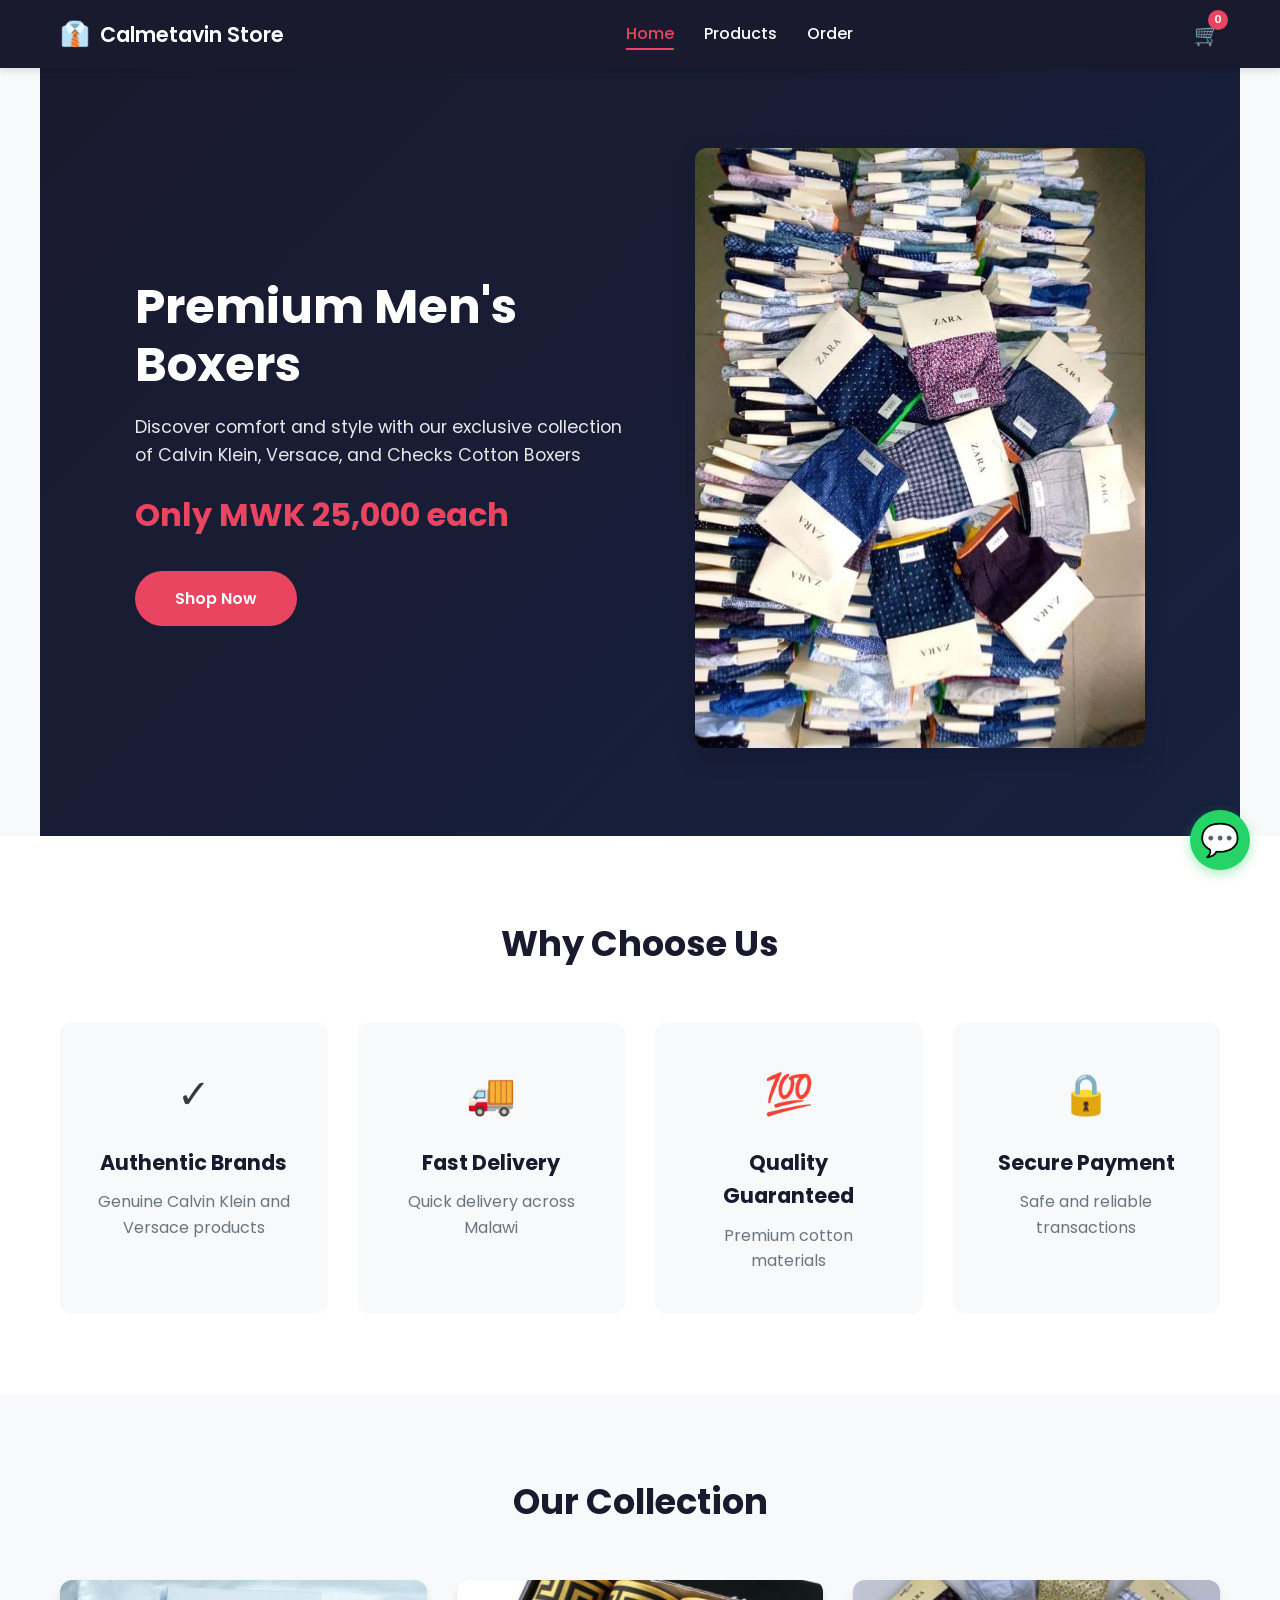
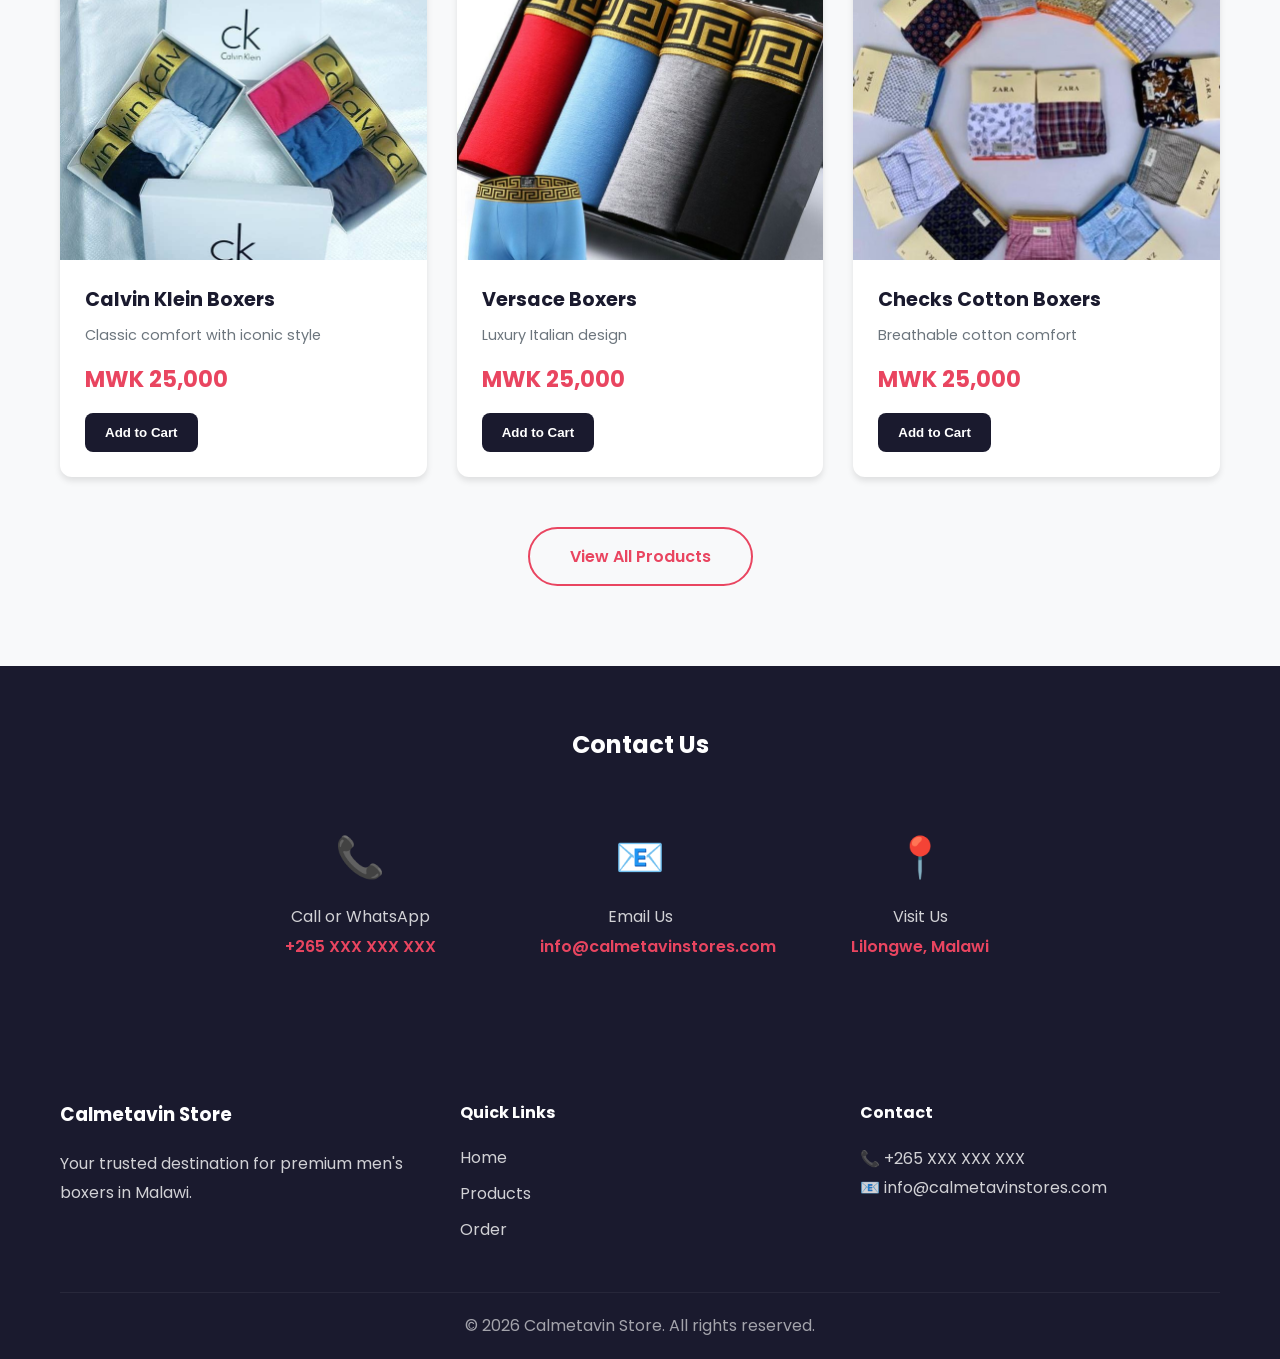
==== index.html @ c9fa0ecb "Add files via upload" ====
<!DOCTYPE html>
<html lang="en">
<head>
    <meta charset="UTF-8">
    <meta name="viewport" content="width=device-width, initial-scale=1.0">
    <meta name="description" content="Calmetavin Store - Premium Men's Boxers in Malawi. Shop Calvin Klein, Versace, and Checks Cotton Boxers at MWK 25,000 each.">
    <meta name="keywords" content="men's boxers, Calvin Klein, Versace, cotton boxers, Malawi, underwear, premium boxers">
    <title>Calmetavin Store - Premium Men's Boxers | MWK 25,000</title>
    <link rel="icon" href="data:image/svg+xml,<svg xmlns='http://www.w3.org/2000/svg' viewBox='0 0 100 100'><text y='.9em' font-size='90'>👔</text></svg>">
    <link rel="stylesheet" href="styles.css">
    <link href="https://fonts.googleapis.com/css2?family=Poppins:wght@300;400;500;600;700&display=swap" rel="stylesheet">
</head>
<body>
    <!-- Navigation -->
    <nav class="navbar">
        <div class="nav-container">
            <a href="index.html" class="logo">
                <span class="logo-icon">👔</span>
                Calmetavin Store
            </a>
            <ul class="nav-menu">
                <li><a href="index.html" class="active">Home</a></li>
                <li><a href="products.html">Products</a></li>
                <li><a href="order.html">Order</a></li>
            </ul>
            <!-- Admin: Access via admin.html directly -->
            <div class="cart-icon" onclick="window.location.href='order.html'">
                <span>🛒</span>
                <span class="cart-count" id="cartCount">0</span>
            </div>
            <div class="hamburger">
                <span></span>
                <span></span>
                <span></span>
            </div>
        </div>
    </nav>

    <!-- Hero Section -->
    <section class="hero">
        <div class="hero-content">
            <h1>Premium Men's Boxers</h1>
            <p>Discover comfort and style with our exclusive collection of Calvin Klein, Versace, and Checks Cotton Boxers</p>
            <div class="hero-price">Only MWK 25,000 each</div>
            <a href="products.html" class="cta-button">Shop Now</a>
        </div>
        <div class="hero-image">
            <img src="hero-boxers.jpg" alt="Premium Boxers Collection">
        </div>
    </section>

    <!-- Features Section -->
    <section class="features">
        <div class="container">
            <h2>Why Choose Us</h2>
            <div class="features-grid">
                <div class="feature-card">
                    <div class="feature-icon">✓</div>
                    <h3>Authentic Brands</h3>
                    <p>Genuine Calvin Klein and Versace products</p>
                </div>
                <div class="feature-card">
                    <div class="feature-icon">🚚</div>
                    <h3>Fast Delivery</h3>
                    <p>Quick delivery across Malawi</p>
                </div>
                <div class="feature-card">
                    <div class="feature-icon">💯</div>
                    <h3>Quality Guaranteed</h3>
                    <p>Premium cotton materials</p>
                </div>
                <div class="feature-card">
                    <div class="feature-icon">🔒</div>
                    <h3>Secure Payment</h3>
                    <p>Safe and reliable transactions</p>
                </div>
            </div>
        </div>
    </section>

    <!-- Featured Products Preview -->
    <section class="featured-products">
        <div class="container">
            <h2>Our Collection</h2>
            <div class="products-grid">
                <div class="product-card">
                    <div class="product-image">
                        <img src="image1.jpg" alt="Calvin Klein Boxers" onerror="this.src='https://images.unsplash.com/photo-1596755094514-f87e34085b2c?w=400'">
                        <div class="product-overlay">
                            <button class="quick-view" onclick="viewProduct('calvin')">Quick View</button>
                        </div>
                    </div>
                    <div class="product-info">
                        <h3>Calvin Klein Boxers</h3>
                        <p class="product-desc">Classic comfort with iconic style</p>
                        <p class="price">MWK 25,000</p>
                        <button class="add-to-cart" onclick="addToCart('Calvin Klein Boxers', 25000)">Add to Cart</button>
                    </div>
                </div>
                <div class="product-card">
                    <div class="product-image">
                        <img src="image3.jpg" alt="Versace Boxers" onerror="this.src='https://images.unsplash.com/photo-1584370848010-d7cc637733f2?w=400'">
                        <div class="product-overlay">
                            <button class="quick-view" onclick="viewProduct('versace')">Quick View</button>
                        </div>
                    </div>
                    <div class="product-info">
                        <h3>Versace Boxers</h3>
                        <p class="product-desc">Luxury Italian design</p>
                        <p class="price">MWK 25,000</p>
                        <button class="add-to-cart" onclick="addToCart('Versace Boxers', 25000)">Add to Cart</button>
                    </div>
                </div>
                <div class="product-card">
                    <div class="product-image">
                        <img src="image2.jpg" alt="Checks Cotton Boxers" onerror="this.src='https://images.unsplash.com/photo-1620799140188-3b2a02fd9a77?w=400'">
                        <div class="product-overlay">
                            <button class="quick-view" onclick="viewProduct('checks')">Quick View</button>
                        </div>
                    </div>
                    <div class="product-info">
                        <h3>Checks Cotton Boxers</h3>
                        <p class="product-desc">Breathable cotton comfort</p>
                        <p class="price">MWK 25,000</p>
                        <button class="add-to-cart" onclick="addToCart('Checks Cotton Boxers', 25000)">Add to Cart</button>
                    </div>
                </div>
            </div>
            <div class="view-all">
                <a href="products.html" class="cta-button secondary">View All Products</a>
            </div>
        </div>
    </section>

    <!-- Contact Section -->
    <section class="contact-section">
        <div class="container">
            <h2>Contact Us</h2>
            <div class="contact-grid">
                <div class="contact-item">
                    <span class="contact-icon">📞</span>
                    <p>Call or WhatsApp</p>
                    <a href="tel:+265XXXXXXXX">+265 XXX XXX XXX</a>
                </div>
                <div class="contact-item">
                    <span class="contact-icon">📧</span>
                    <p>Email Us</p>
                    <a href="mailto:info@calmetavinstores.com">info@calmetavinstores.com</a>
                </div>
                <div class="contact-item">
                    <span class="contact-icon">📍</span>
                    <p>Visit Us</p>
                    <span>Lilongwe, Malawi</span>
                </div>
            </div>
        </div>
    </section>

    <!-- Footer -->
    <footer class="footer">
        <div class="container">
            <div class="footer-content">
                <div class="footer-section">
                    <h3>Calmetavin Store</h3>
                    <p>Your trusted destination for premium men's boxers in Malawi.</p>
                </div>
                <div class="footer-section">
                    <h4>Quick Links</h4>
                    <ul>
                        <li><a href="index.html">Home</a></li>
                        <li><a href="products.html">Products</a></li>
                        <li><a href="order.html">Order</a></li>
                    </ul>
                </div>
                <div class="footer-section">
                    <h4>Contact</h4>
                    <p>📞 +265 XXX XXX XXX</p>
                    <p>📧 info@calmetavinstores.com</p>
                </div>
            </div>
            <div class="footer-bottom">
                <p>&copy; 2026 Calmetavin Store. All rights reserved.</p>
            </div>
        </div>
    </footer>

    <script src="script.js"></script>
    <!-- WhatsApp Floating Button -->
    <a href="https://wa.me/265XXXXXXXX" class="whatsapp-float" target="_blank" rel="noopener">
        <span class="whatsapp-tooltip">Chat with us on WhatsApp</span>
        💬
    </a>
</body>
</html>
---- styles.css ----
/* ===== CSS VARIABLES ===== */
:root {
    --primary: #1a1a2e;
    --primary-light: #16213e;
    --accent: #e94560;
    --accent-hover: #c73e54;
    --gold: #d4af37;
    --white: #ffffff;
    --gray-100: #f8f9fa;
    --gray-200: #e9ecef;
    --gray-300: #dee2e6;
    --gray-600: #6c757d;
    --gray-800: #343a40;
    --success: #28a745;
    --warning: #ffc107;
    --danger: #dc3545;
    --shadow: 0 4px 6px rgba(0,0,0,0.1);
    --shadow-lg: 0 10px 25px rgba(0,0,0,0.15);
    --radius: 8px;
    --radius-lg: 12px;
    --transition: all 0.3s ease;
}

/* ===== RESET & BASE ===== */
* {
    margin: 0;
    padding: 0;
    box-sizing: border-box;
}

body {
    font-family: 'Poppins', -apple-system, BlinkMacSystemFont, sans-serif;
    background: var(--gray-100);
    color: var(--gray-800);
    line-height: 1.6;
}

.container {
    max-width: 1200px;
    margin: 0 auto;
    padding: 0 20px;
}

/* ===== NAVIGATION ===== */
.navbar {
    background: var(--primary);
    position: sticky;
    top: 0;
    z-index: 1000;
    box-shadow: var(--shadow);
}

.nav-container {
    max-width: 1200px;
    margin: 0 auto;
    padding: 15px 20px;
    display: flex;
    justify-content: space-between;
    align-items: center;
}

.logo {
    display: flex;
    align-items: center;
    gap: 10px;
    color: var(--white);
    text-decoration: none;
    font-size: 1.3rem;
    font-weight: 600;
}

.logo-icon {
    font-size: 1.5rem;
}

.nav-menu {
    display: flex;
    list-style: none;
    gap: 30px;
}

.nav-menu a {
    color: var(--white);
    text-decoration: none;
    font-weight: 500;
    transition: var(--transition);
    position: relative;
}

.nav-menu a:hover,
.nav-menu a.active {
    color: var(--accent);
}

.nav-menu a::after {
    content: '';
    position: absolute;
    bottom: -5px;
    left: 0;
    width: 0;
    height: 2px;
    background: var(--accent);
    transition: var(--transition);
}

.nav-menu a:hover::after,
.nav-menu a.active::after {
    width: 100%;
}

.admin-link {
    opacity: 0.7;
    font-size: 0.9rem;
}

.cart-icon {
    position: relative;
    cursor: pointer;
    font-size: 1.3rem;
    color: var(--white);
}

.cart-count {
    position: absolute;
    top: -8px;
    right: -8px;
    background: var(--accent);
    color: var(--white);
    font-size: 0.7rem;
    width: 20px;
    height: 20px;
    border-radius: 50%;
    display: flex;
    align-items: center;
    justify-content: center;
    font-weight: 600;
}

.hamburger {
    display: none;
    flex-direction: column;
    gap: 5px;
    cursor: pointer;
}

.hamburger span {
    width: 25px;
    height: 3px;
    background: var(--white);
    border-radius: 3px;
}

/* ===== HERO SECTION ===== */
.hero {
    background: linear-gradient(135deg, var(--primary) 0%, var(--primary-light) 100%);
    color: var(--white);
    padding: 80px 20px;
    display: flex;
    align-items: center;
    justify-content: center;
    gap: 60px;
    max-width: 1200px;
    margin: 0 auto;
}

.hero-content {
    flex: 1;
    max-width: 500px;
}

.hero-content h1 {
    font-size: 3rem;
    margin-bottom: 20px;
    line-height: 1.2;
}

.hero-content p {
    font-size: 1.1rem;
    opacity: 0.9;
    margin-bottom: 20px;
}

.hero-price {
    font-size: 2rem;
    font-weight: 700;
    color: var(--accent);
    margin-bottom: 30px;
}

.hero-image {
    flex: 1;
    max-width: 450px;
}

.hero-image img {
    width: 100%;
    border-radius: var(--radius-lg);
    box-shadow: var(--shadow-lg);
}

.cta-button {
    display: inline-block;
    background: var(--accent);
    color: var(--white);
    padding: 15px 40px;
    border-radius: 50px;
    text-decoration: none;
    font-weight: 600;
    transition: var(--transition);
    border: none;
    cursor: pointer;
    font-size: 1rem;
}

.cta-button:hover {
    background: var(--accent-hover);
    transform: translateY(-2px);
    box-shadow: var(--shadow-lg);
}

.cta-button.secondary {
    background: transparent;
    border: 2px solid var(--accent);
    color: var(--accent);
}

.cta-button.secondary:hover {
    background: var(--accent);
    color: var(--white);
}

/* ===== FEATURES SECTION ===== */
.features {
    padding: 80px 20px;
    background: var(--white);
}

.features h2 {
    text-align: center;
    font-size: 2.2rem;
    margin-bottom: 50px;
    color: var(--primary);
}

.features-grid {
    display: grid;
    grid-template-columns: repeat(auto-fit, minmax(250px, 1fr));
    gap: 30px;
}

.feature-card {
    text-align: center;
    padding: 40px 30px;
    border-radius: var(--radius-lg);
    background: var(--gray-100);
    transition: var(--transition);
}

.feature-card:hover {
    transform: translateY(-5px);
    box-shadow: var(--shadow-lg);
}

.feature-icon {
    font-size: 2.5rem;
    margin-bottom: 20px;
}

.feature-card h3 {
    font-size: 1.3rem;
    margin-bottom: 10px;
    color: var(--primary);
}

.feature-card p {
    color: var(--gray-600);
}

/* ===== PRODUCTS SECTION ===== */
.featured-products {
    padding: 80px 20px;
}

.featured-products h2,
.page-header h1 {
    text-align: center;
    font-size: 2.2rem;
    margin-bottom: 10px;
    color: var(--primary);
}

.page-header {
    background: var(--primary);
    color: var(--white);
    padding: 60px 20px;
    text-align: center;
}

.page-header p {
    opacity: 0.8;
}

.products-grid {
    display: grid;
    grid-template-columns: repeat(auto-fit, minmax(300px, 1fr));
    gap: 30px;
    margin-top: 50px;
}

.product-card {
    background: var(--white);
    border-radius: var(--radius-lg);
    overflow: hidden;
    box-shadow: var(--shadow);
    transition: var(--transition);
    position: relative;
}

.product-card:hover {
    transform: translateY(-5px);
    box-shadow: var(--shadow-lg);
}

.product-badge {
    position: absolute;
    top: 15px;
    left: 15px;
    background: var(--accent);
    color: var(--white);
    padding: 5px 15px;
    border-radius: 20px;
    font-size: 0.8rem;
    font-weight: 600;
    z-index: 10;
}

.product-badge.premium {
    background: var(--gold);
    color: var(--primary);
}

.product-image {
    position: relative;
    overflow: hidden;
    height: 280px;
}

.product-image img {
    width: 100%;
    height: 100%;
    object-fit: cover;
    transition: var(--transition);
}

.product-card:hover .product-image img {
    transform: scale(1.05);
}

.product-overlay {
    position: absolute;
    top: 0;
    left: 0;
    right: 0;
    bottom: 0;
    background: rgba(0,0,0,0.5);
    display: flex;
    align-items: center;
    justify-content: center;
    opacity: 0;
    transition: var(--transition);
}

.product-card:hover .product-overlay {
    opacity: 1;
}

.quick-view {
    background: var(--white);
    color: var(--primary);
    border: none;
    padding: 12px 30px;
    border-radius: 50px;
    font-weight: 600;
    cursor: pointer;
    transition: var(--transition);
}

.quick-view:hover {
    background: var(--accent);
    color: var(--white);
}

.product-info {
    padding: 25px;
}

.product-info h3 {
    font-size: 1.2rem;
    margin-bottom: 8px;
    color: var(--primary);
}

.product-desc {
    color: var(--gray-600);
    font-size: 0.9rem;
    margin-bottom: 15px;
}

.product-features {
    display: flex;
    flex-wrap: wrap;
    gap: 10px;
    margin-bottom: 15px;
}

.product-features span {
    font-size: 0.75rem;
    color: var(--success);
    background: rgba(40, 167, 69, 0.1);
    padding: 4px 10px;
    border-radius: 15px;
}

.price {
    font-size: 1.4rem;
    font-weight: 700;
    color: var(--accent);
    margin-bottom: 15px;
}

.product-actions {
    display: flex;
    gap: 10px;
    align-items: center;
}

.quantity-selector {
    display: flex;
    align-items: center;
    border: 1px solid var(--gray-300);
    border-radius: var(--radius);
    overflow: hidden;
}

.quantity-selector button {
    background: var(--gray-100);
    border: none;
    width: 35px;
    height: 40px;
    cursor: pointer;
    font-size: 1.2rem;
    transition: var(--transition);
}

.quantity-selector button:hover {
    background: var(--gray-200);
}

.quantity-selector input {
    width: 50px;
    height: 40px;
    border: none;
    text-align: center;
    font-weight: 600;
}

.add-to-cart {
    flex: 1;
    background: var(--primary);
    color: var(--white);
    border: none;
    padding: 12px 20px;
    border-radius: var(--radius);
    font-weight: 600;
    cursor: pointer;
    transition: var(--transition);
}

.add-to-cart:hover {
    background: var(--accent);
}

.add-to-cart.large {
    padding: 15px 40px;
    font-size: 1.1rem;
}

.view-all {
    text-align: center;
    margin-top: 50px;
}

/* ===== FILTER SECTION ===== */
.filter-section {
    background: var(--white);
    padding: 20px;
    border-bottom: 1px solid var(--gray-200);
}

.filter-bar {
    max-width: 1200px;
    margin: 0 auto;
    display: flex;
    justify-content: space-between;
    align-items: center;
}

.results-count {
    color: var(--gray-600);
}

.sort-options {
    display: flex;
    align-items: center;
    gap: 10px;
}

.sort-options select {
    padding: 8px 15px;
    border: 1px solid var(--gray-300);
    border-radius: var(--radius);
    background: var(--white);
}

/* ===== PRODUCTS PAGE ===== */
.products-page {
    padding: 40px 20px;
    max-width: 1200px;
    margin: 0 auto;
}

/* ===== MODAL ===== */
.modal {
    display: none;
    position: fixed;
    top: 0;
    left: 0;
    width: 100%;
    height: 100%;
    background: rgba(0,0,0,0.7);
    z-index: 2000;
    align-items: center;
    justify-content: center;
    padding: 20px;
}

.modal.active {
    display: flex;
}

.modal-content {
    background: var(--white);
    border-radius: var(--radius-lg);
    max-width: 800px;
    width: 100%;
    max-height: 90vh;
    overflow-y: auto;
    position: relative;
}

.modal-content.success {
    text-align: center;
    padding: 50px;
    max-width: 500px;
}

.close-modal {
    position: absolute;
    top: 15px;
    right: 20px;
    font-size: 2rem;
    cursor: pointer;
    color: var(--gray-600);
    z-index: 10;
}

.close-modal:hover {
    color: var(--primary);
}

.modal-body {
    display: grid;
    grid-template-columns: 1fr 1fr;
}

.modal-image {
    height: 400px;
}

.modal-image img {
    width: 100%;
    height: 100%;
    object-fit: cover;
}

.modal-details {
    padding: 40px;
}

.modal-details h2 {
    font-size: 1.8rem;
    margin-bottom: 15px;
    color: var(--primary);
}

.modal-price {
    font-size: 1.6rem;
    font-weight: 700;
    color: var(--accent);
    margin-bottom: 20px;
}

.modal-desc {
    color: var(--gray-600);
    margin-bottom: 25px;
}

.modal-features {
    margin-bottom: 30px;
}

.modal-features span {
    display: block;
    margin-bottom: 8px;
    color: var(--success);
}

.modal-actions {
    display: flex;
    gap: 15px;
    flex-direction: column;
}

.success-icon {
    width: 80px;
    height: 80px;
    background: var(--success);
    color: var(--white);
    border-radius: 50%;
    display: flex;
    align-items: center;
    justify-content: center;
    font-size: 2.5rem;
    margin: 0 auto 30px;
}

.order-details {
    background: var(--gray-100);
    padding: 20px;
    border-radius: var(--radius);
    margin: 30px 0;
    text-align: left;
}

/* ===== ORDER PAGE ===== */
.order-section {
    padding: 40px 20px;
    max-width: 1200px;
    margin: 0 auto;
}

.order-grid {
    display: grid;
    grid-template-columns: 1fr 1fr;
    gap: 40px;
}

.cart-section,
.order-form-section {
    background: var(--white);
    padding: 30px;
    border-radius: var(--radius-lg);
    box-shadow: var(--shadow);
}

.cart-section h2,
.order-form-section h2 {
    margin-bottom: 25px;
    color: var(--primary);
    font-size: 1.5rem;
}

.cart-items {
    margin-bottom: 20px;
}

.cart-item {
    display: flex;
    gap: 15px;
    padding: 15px 0;
    border-bottom: 1px solid var(--gray-200);
}

.cart-item-image {
    width: 80px;
    height: 80px;
    border-radius: var(--radius);
    overflow: hidden;
}

.cart-item-image img {
    width: 100%;
    height: 100%;
    object-fit: cover;
}

.cart-item-details {
    flex: 1;
}

.cart-item-details h4 {
    font-size: 1rem;
    margin-bottom: 5px;
}

.cart-item-details p {
    color: var(--accent);
    font-weight: 600;
}

.cart-item-actions {
    display: flex;
    align-items: center;
    gap: 10px;
    margin-top: 10px;
}

.remove-item {
    background: none;
    border: none;
    color: var(--danger);
    cursor: pointer;
    font-size: 0.85rem;
}

.cart-summary {
    border-top: 2px solid var(--gray-200);
    padding-top: 20px;
}

.summary-row {
    display: flex;
    justify-content: space-between;
    margin-bottom: 10px;
    color: var(--gray-600);
}

.summary-row.total {
    font-size: 1.2rem;
    font-weight: 700;
    color: var(--primary);
    border-top: 1px solid var(--gray-200);
    padding-top: 15px;
    margin-top: 15px;
}

.clear-cart {
    width: 100%;
    margin-top: 20px;
    padding: 12px;
    background: var(--gray-200);
    border: none;
    border-radius: var(--radius);
    cursor: pointer;
    transition: var(--transition);
}

.clear-cart:hover {
    background: var(--danger);
    color: var(--white);
}

.empty-cart {
    text-align: center;
    padding: 40px;
    color: var(--gray-600);
}

.empty-cart a {
    color: var(--accent);
    text-decoration: none;
}

/* ===== FORM STYLES ===== */
.form-group {
    margin-bottom: 20px;
}

.form-row {
    display: grid;
    grid-template-columns: 1fr 1fr;
    gap: 15px;
}

.form-group label {
    display: block;
    margin-bottom: 8px;
    font-weight: 500;
    color: var(--primary);
}

.form-group input,
.form-group select,
.form-group textarea {
    width: 100%;
    padding: 12px 15px;
    border: 1px solid var(--gray-300);
    border-radius: var(--radius);
    font-family: inherit;
    font-size: 1rem;
    transition: var(--transition);
}

.form-group input:focus,
.form-group select:focus,
.form-group textarea:focus {
    outline: none;
    border-color: var(--accent);
}

.checkbox-group {
    display: flex;
    align-items: center;
}

.checkbox-label {
    display: flex;
    align-items: center;
    gap: 10px;
    cursor: pointer;
}

.checkbox-label input {
    width: auto;
}

.submit-order {
    width: 100%;
    padding: 18px;
    background: var(--success);
    color: var(--white);
    border: none;
    border-radius: var(--radius);
    font-size: 1.1rem;
    font-weight: 600;
    cursor: pointer;
    transition: var(--transition);
    display: flex;
    justify-content: center;
    align-items: center;
    gap: 10px;
}

.submit-order:hover {
    background: #218838;
}

.btn-total {
    background: rgba(255,255,255,0.2);
    padding: 5px 15px;
    border-radius: 20px;
    font-size: 0.9rem;
}

/* ===== CONTACT SECTION ===== */
.contact-section {
    background: var(--primary);
    color: var(--white);
    padding: 60px 20px;
    text-align: center;
}

.contact-section h2 {
    margin-bottom: 40px;
}

.contact-grid {
    display: grid;
    grid-template-columns: repeat(auto-fit, minmax(200px, 1fr));
    gap: 40px;
    max-width: 800px;
    margin: 0 auto;
}

.contact-item {
    padding: 20px;
}

.contact-icon {
    font-size: 2.5rem;
    margin-bottom: 15px;
    display: block;
}

.contact-item p {
    opacity: 0.8;
    margin-bottom: 5px;
}

.contact-item a,
.contact-item span {
    color: var(--accent);
    text-decoration: none;
    font-weight: 600;
}

/* ===== FOOTER ===== */
.footer {
    background: var(--primary);
    color: var(--white);
    padding: 60px 20px 20px;
}

.footer-content {
    display: grid;
    grid-template-columns: repeat(auto-fit, minmax(250px, 1fr));
    gap: 40px;
    max-width: 1200px;
    margin: 0 auto 40px;
}

.footer-section h3,
.footer-section h4 {
    margin-bottom: 20px;
}

.footer-section p {
    opacity: 0.8;
    line-height: 1.8;
}

.footer-section ul {
    list-style: none;
}

.footer-section ul li {
    margin-bottom: 10px;
}

.footer-section a {
    color: var(--white);
    text-decoration: none;
    opacity: 0.8;
    transition: var(--transition);
}

.footer-section a:hover {
    opacity: 1;
    color: var(--accent);
}

.footer-bottom {
    text-align: center;
    padding-top: 20px;
    border-top: 1px solid rgba(255,255,255,0.1);
    opacity: 0.6;
}

/* ===== ADMIN PANEL ===== */
.admin-body {
    background: var(--gray-100);
}

.login-screen {
    min-height: 100vh;
    display: flex;
    align-items: center;
    justify-content: center;
    background: linear-gradient(135deg, var(--primary) 0%, var(--primary-light) 100%);
}

.login-box {
    background: var(--white);
    padding: 50px;
    border-radius: var(--radius-lg);
    box-shadow: var(--shadow-lg);
    width: 100%;
    max-width: 400px;
}

.login-logo {
    text-align: center;
    margin-bottom: 30px;
}

.login-logo .logo-icon {
    font-size: 3rem;
}

.login-logo h2 {
    color: var(--primary);
    margin-top: 10px;
}

.login-logo p {
    color: var(--gray-600);
}

.login-btn {
    width: 100%;
    padding: 15px;
    background: var(--accent);
    color: var(--white);
    border: none;
    border-radius: var(--radius);
    font-size: 1rem;
    font-weight: 600;
    cursor: pointer;
    transition: var(--transition);
}

.login-btn:hover {
    background: var(--accent-hover);
}

.login-hint {
    text-align: center;
    margin-top: 15px;
    color: var(--gray-600);
    font-size: 0.85rem;
}

.admin-dashboard {
    display: flex;
    min-height: 100vh;
}

.admin-sidebar {
    width: 260px;
    background: var(--primary);
    color: var(--white);
    position: fixed;
    height: 100vh;
    display: flex;
    flex-direction: column;
}

.sidebar-header {
    padding: 25px;
    border-bottom: 1px solid rgba(255,255,255,0.1);
    display: flex;
    align-items: center;
    gap: 10px;
}

.sidebar-header .logo-icon {
    font-size: 1.8rem;
}

.sidebar-title {
    font-weight: 600;
    font-size: 1.1rem;
}

.sidebar-nav {
    flex: 1;
    padding: 20px 0;
}

.nav-item {
    display: flex;
    align-items: center;
    gap: 12px;
    padding: 15px 25px;
    color: rgba(255,255,255,0.7);
    text-decoration: none;
    transition: var(--transition);
    position: relative;
}

.nav-item:hover,
.nav-item.active {
    color: var(--white);
    background: rgba(255,255,255,0.1);
}

.nav-item.active::before {
    content: '';
    position: absolute;
    left: 0;
    top: 0;
    bottom: 0;
    width: 4px;
    background: var(--accent);
}

.badge {
    margin-left: auto;
    background: var(--accent);
    color: var(--white);
    padding: 2px 8px;
    border-radius: 10px;
    font-size: 0.75rem;
}

.sidebar-footer {
    padding: 20px 0;
    border-top: 1px solid rgba(255,255,255,0.1);
}

.admin-main {
    flex: 1;
    margin-left: 260px;
    padding: 30px;
}

.admin-header {
    display: flex;
    justify-content: space-between;
    align-items: center;
    margin-bottom: 30px;
    padding-bottom: 20px;
    border-bottom: 1px solid var(--gray-200);
}

.admin-header h1 {
    color: var(--primary);
}

.header-actions {
    display: flex;
    gap: 15px;
    align-items: center;
}

.refresh-btn {
    padding: 10px 20px;
    background: var(--white);
    border: 1px solid var(--gray-300);
    border-radius: var(--radius);
    cursor: pointer;
    transition: var(--transition);
}

.refresh-btn:hover {
    background: var(--gray-100);
}

.admin-profile {
    font-weight: 500;
    color: var(--gray-600);
}

/* Stats Grid */
.stats-grid {
    display: grid;
    grid-template-columns: repeat(auto-fit, minmax(200px, 1fr));
    gap: 20px;
    margin-bottom: 30px;
}

.stat-card {
    background: var(--white);
    padding: 25px;
    border-radius: var(--radius-lg);
    box-shadow: var(--shadow);
    display: flex;
    align-items: center;
    gap: 15px;
}

.stat-card.wide {
    grid-column: 1 / -1;
    flex-direction: column;
    align-items: stretch;
}

.stat-icon {
    width: 50px;
    height: 50px;
    background: rgba(233, 69, 96, 0.1);
    color: var(--accent);
    border-radius: var(--radius);
    display: flex;
    align-items: center;
    justify-content: center;
    font-size: 1.5rem;
}

.stat-info h3 {
    font-size: 1.8rem;
    color: var(--primary);
}

.stat-info p {
    color: var(--gray-600);
    font-size: 0.9rem;
}

/* Table Styles */
.table-container {
    background: var(--white);
    border-radius: var(--radius-lg);
    box-shadow: var(--shadow);
    overflow: hidden;
}

.table-header {
    display: flex;
    justify-content: space-between;
    align-items: center;
    padding: 20px 25px;
    border-bottom: 1px solid var(--gray-200);
}

.table-header h3 {
    color: var(--primary);
}

.table-filters {
    display: flex;
    gap: 10px;
}

.table-filters input,
.table-filters select {
    padding: 8px 15px;
    border: 1px solid var(--gray-300);
    border-radius: var(--radius);
}

.export-btn,
.add-btn {
    padding: 8px 20px;
    background: var(--success);
    color: var(--white);
    border: none;
    border-radius: var(--radius);
    cursor: pointer;
    transition: var(--transition);
}

.add-btn {
    background: var(--accent);
}

.admin-table {
    width: 100%;
    border-collapse: collapse;
}

.admin-table th,
.admin-table td {
    padding: 15px 25px;
    text-align: left;
    border-bottom: 1px solid var(--gray-200);
}

.admin-table th {
    background: var(--gray-100);
    font-weight: 600;
    color: var(--primary);
}

.admin-table tr:hover {
    background: var(--gray-100);
}

.product-thumb {
    width: 50px;
    height: 50px;
    object-fit: cover;
    border-radius: var(--radius);
}

.stock {
    padding: 5px 12px;
    border-radius: 15px;
    font-size: 0.8rem;
    font-weight: 500;
}

.stock.in-stock {
    background: rgba(40, 167, 69, 0.1);
    color: var(--success);
}

.action-btn {
    padding: 6px 15px;
    border: none;
    border-radius: var(--radius);
    cursor: pointer;
    font-size: 0.85rem;
    margin-right: 5px;
    transition: var(--transition);
}

.action-btn.edit {
    background: var(--warning);
    color: var(--primary);
}

.action-btn.delete {
    background: var(--danger);
    color: var(--white);
}

.status-badge {
    padding: 5px 12px;
    border-radius: 15px;
    font-size: 0.8rem;
    font-weight: 500;
}

.status-pending {
    background: rgba(255, 193, 7, 0.1);
    color: #856404;
}

.status-processing {
    background: rgba(23, 162, 184, 0.1);
    color: #0c5460;
}

.status-completed {
    background: rgba(40, 167, 69, 0.1);
    color: var(--success);
}

.status-cancelled {
    background: rgba(220, 53, 69, 0.1);
    color: var(--danger);
}

/* Bar Chart */
.bar-chart {
    margin-top: 20px;
}

.bar-item {
    display: flex;
    align-items: center;
    gap: 15px;
    margin-bottom: 15px;
}

.bar-item span:first-child {
    width: 120px;
    font-weight: 500;
}

.bar {
    flex: 1;
    height: 30px;
    background: var(--accent);
    border-radius: var(--radius);
    transition: width 0.5s ease;
}

.bar-item span:last-child {
    width: 40px;
    text-align: right;
    font-weight: 600;
}

/* Settings */
.settings-container {
    background: var(--white);
    padding: 30px;
    border-radius: var(--radius-lg);
    box-shadow: var(--shadow);
    max-width: 600px;
}

.settings-container h3 {
    margin-bottom: 25px;
    color: var(--primary);
}

.save-btn {
    padding: 12px 30px;
    background: var(--accent);
    color: var(--white);
    border: none;
    border-radius: var(--radius);
    font-weight: 600;
    cursor: pointer;
    transition: var(--transition);
}

.save-btn:hover {
    background: var(--accent-hover);
}

.order-detail {
    padding: 30px;
}

/* ===== RESPONSIVE ===== */
@media (max-width: 992px) {
    .hero {
        flex-direction: column;
        text-align: center;
        padding: 50px 20px;
    }

    .hero-content h1 {
        font-size: 2.2rem;
    }

    .order-grid {
        grid-template-columns: 1fr;
    }

    .modal-body {
        grid-template-columns: 1fr;
    }

    .modal-image {
        height: 250px;
    }

    .admin-sidebar {
        width: 200px;
    }

    .admin-main {
        margin-left: 200px;
    }
}

@media (max-width: 768px) {
    .nav-menu {
        display: none;
        position: absolute;
        top: 100%;
        left: 0;
        right: 0;
        background: var(--primary);
        flex-direction: column;
        padding: 20px;
        gap: 15px;
    }

    .nav-menu.active {
        display: flex;
    }

    .hamburger {
        display: flex;
    }

    .features-grid,
    .products-grid {
        grid-template-columns: 1fr;
    }

    .form-row {
        grid-template-columns: 1fr;
    }

    .filter-bar {
        flex-direction: column;
        gap: 15px;
    }

    .admin-sidebar {
        transform: translateX(-100%);
        transition: transform 0.3s ease;
    }

    .admin-sidebar.open {
        transform: translateX(0);
    }

    .admin-main {
        margin-left: 0;
    }

    .stats-grid {
        grid-template-columns: 1fr;
    }

    .table-header {
        flex-direction: column;
        gap: 15px;
    }

    .table-filters {
        flex-wrap: wrap;
    }

    .admin-table {
        font-size: 0.85rem;
    }

    .admin-table th,
    .admin-table td {
        padding: 10px 15px;
    }
}

@media (max-width: 480px) {
    .hero-content h1 {
        font-size: 1.8rem;
    }

    .hero-price {
        font-size: 1.5rem;
    }

    .product-actions {
        flex-direction: column;
    }

    .login-box {
        padding: 30px 20px;
    }
}

/* ===== WHATSAPP FLOATING BUTTON ===== */
.whatsapp-float {
    position: fixed;
    bottom: 30px;
    right: 30px;
    width: 60px;
    height: 60px;
    background: #25D366;
    color: white;
    border-radius: 50%;
    display: flex;
    align-items: center;
    justify-content: center;
    font-size: 2rem;
    text-decoration: none;
    box-shadow: 0 4px 12px rgba(37, 211, 102, 0.4);
    z-index: 999;
    transition: var(--transition);
}

.whatsapp-float:hover {
    transform: scale(1.1);
    box-shadow: 0 6px 20px rgba(37, 211, 102, 0.6);
}

.whatsapp-tooltip {
    position: absolute;
    right: 70px;
    background: white;
    color: #333;
    padding: 8px 15px;
    border-radius: 20px;
    font-size: 0.85rem;
    white-space: nowrap;
    box-shadow: 0 2px 8px rgba(0,0,0,0.15);
    opacity: 0;
    transition: var(--transition);
    pointer-events: none;
}

.whatsapp-float:hover .whatsapp-tooltip {
    opacity: 1;
}

@media (max-width: 768px) {
    .whatsapp-float {
        bottom: 20px;
        right: 20px;
        width: 50px;
        height: 50px;
        font-size: 1.5rem;
    }
    
    .whatsapp-tooltip {
        display: none;
    }
}
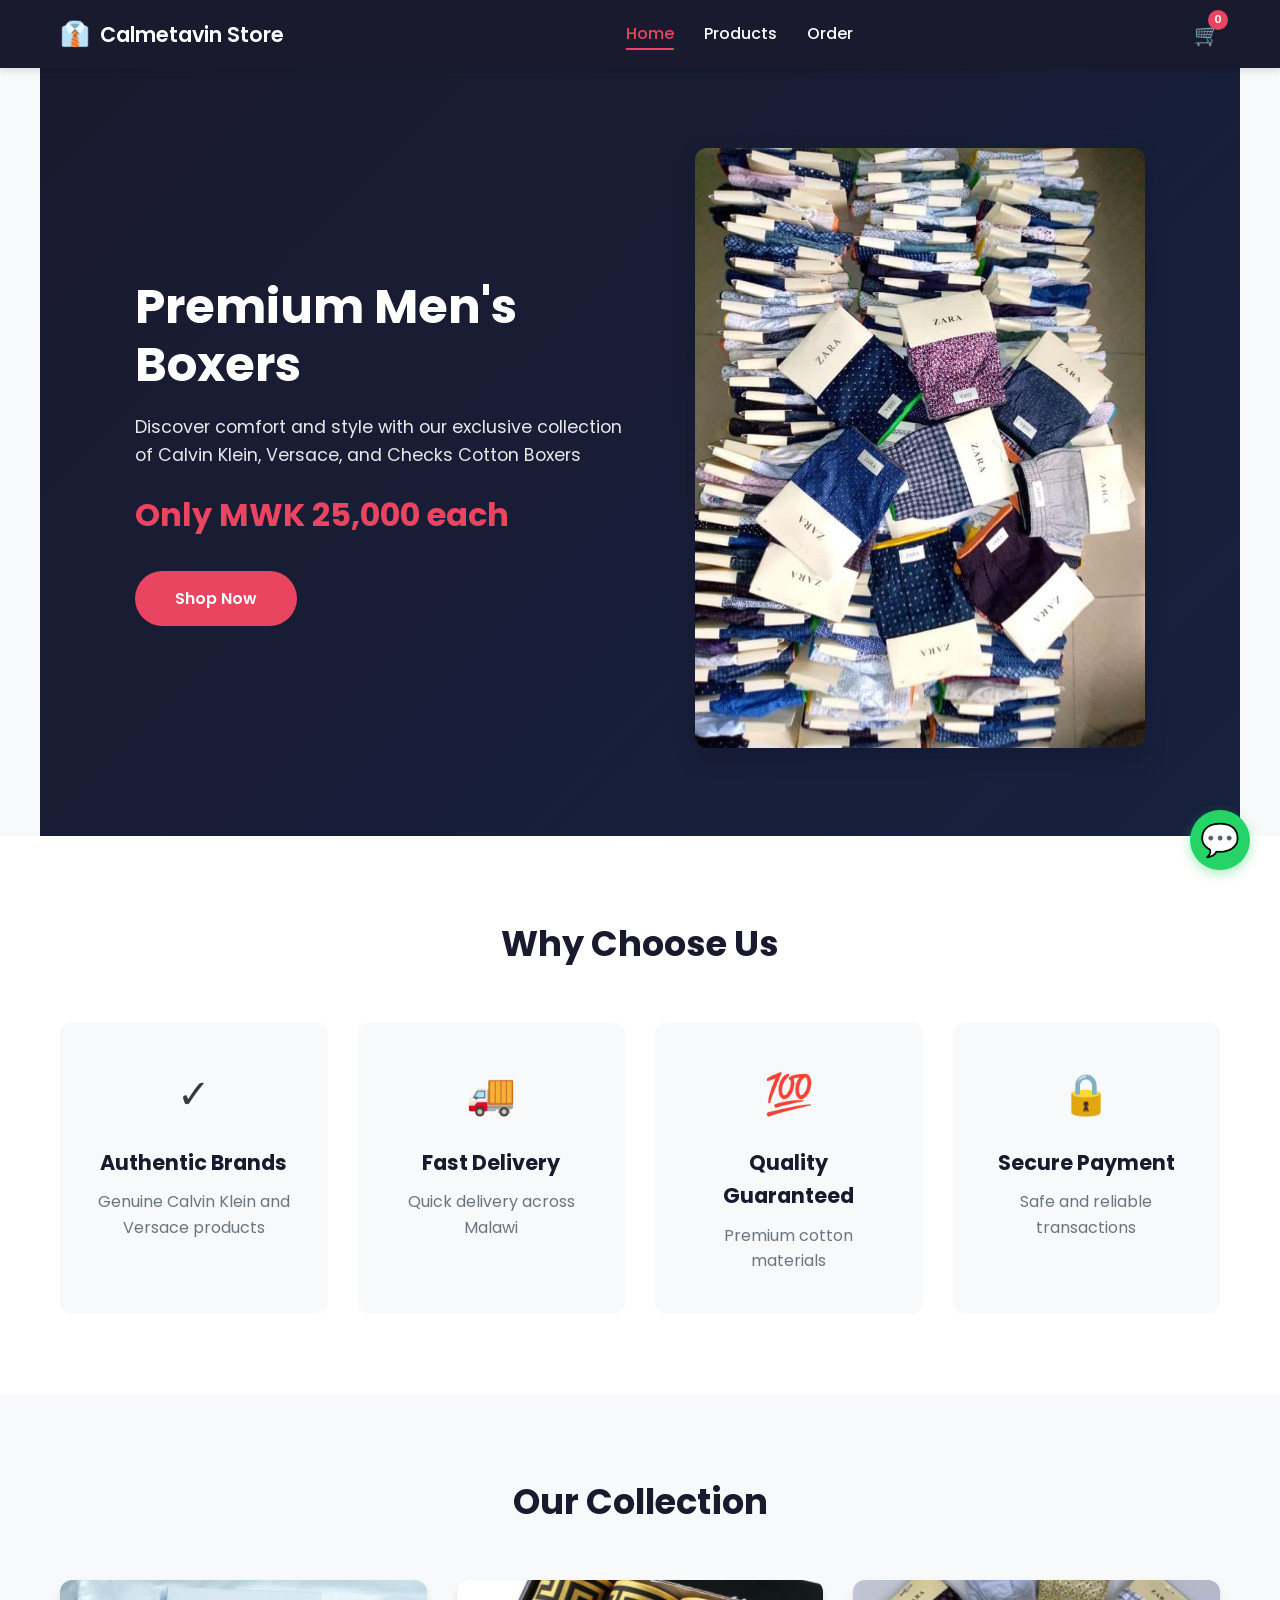
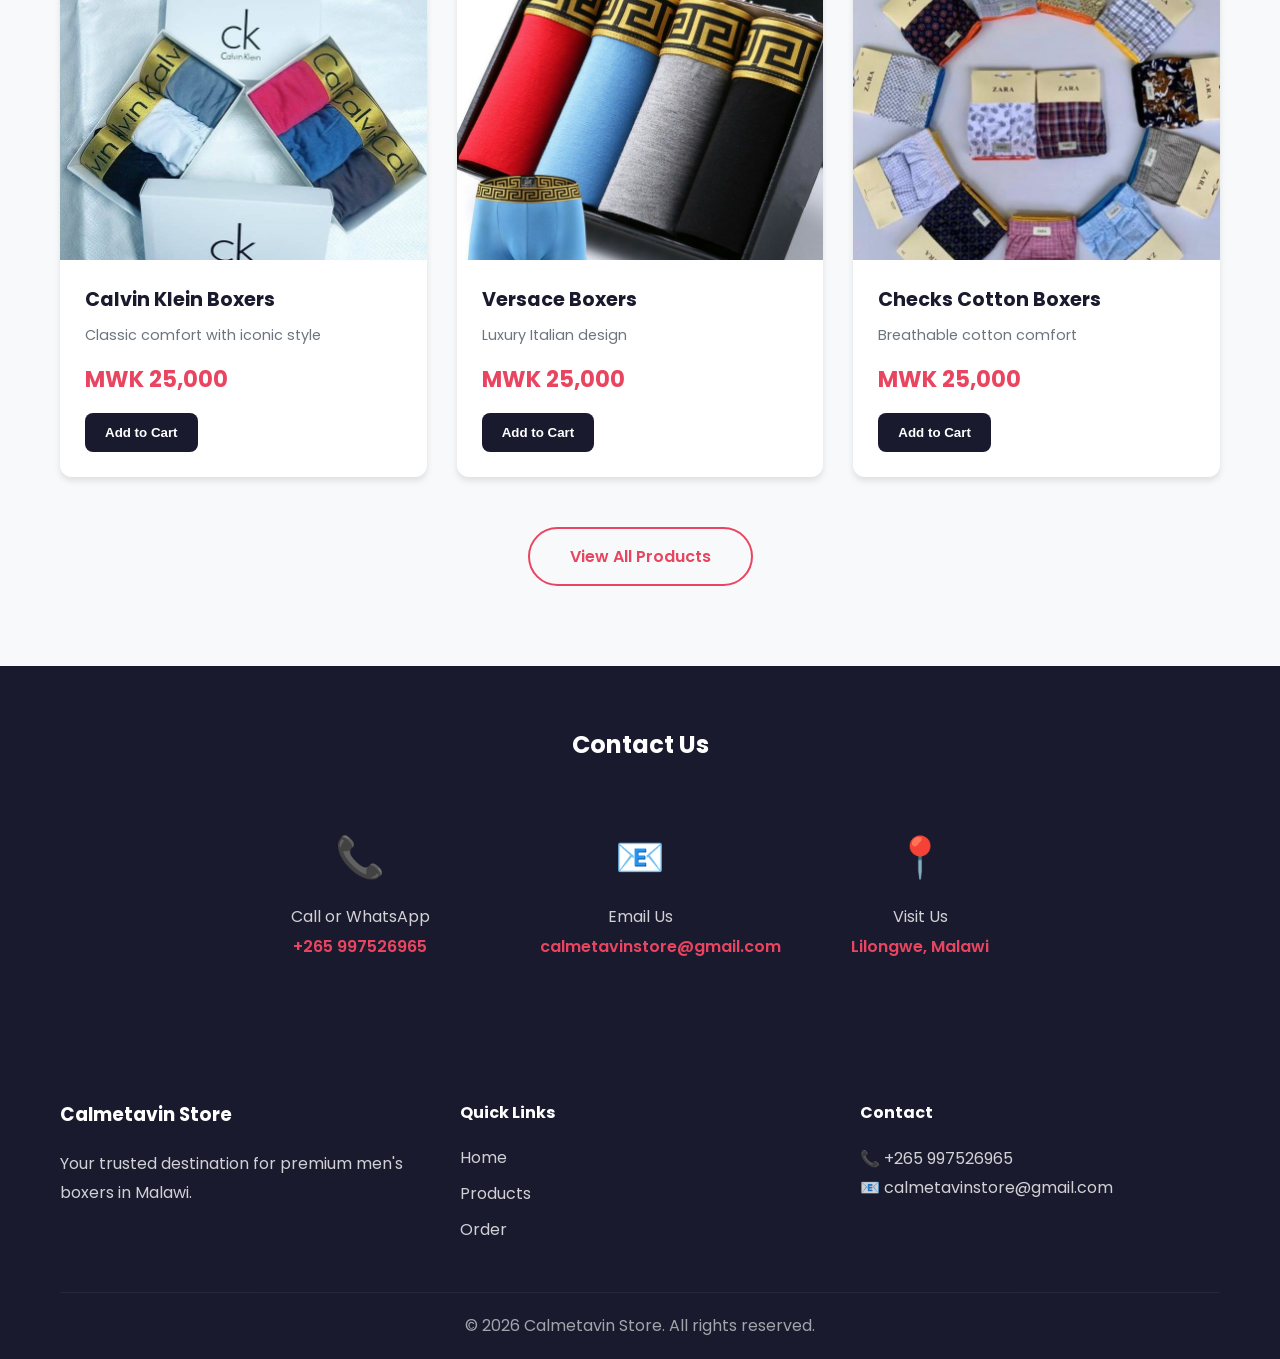
==== commit 5c9d619e: "Add files via upload" ====
--- a/index.html
+++ b/index.html
@@ -140,12 +140,12 @@
                 <div class="contact-item">
                     <span class="contact-icon">📞</span>
                     <p>Call or WhatsApp</p>
-                    <a href="tel:+265XXXXXXXX">+265 XXX XXX XXX</a>
+                    <a href="tel:+265997526965">+265 997526965</a>
                 </div>
                 <div class="contact-item">
                     <span class="contact-icon">📧</span>
                     <p>Email Us</p>
-                    <a href="mailto:info@calmetavinstores.com">info@calmetavinstores.com</a>
+                    <a href="mailto:calmetavinstore@gmail.com">calmetavinstore@gmail.com</a>
                 </div>
                 <div class="contact-item">
                     <span class="contact-icon">📍</span>
@@ -174,8 +174,8 @@
                 </div>
                 <div class="footer-section">
                     <h4>Contact</h4>
-                    <p>📞 +265 XXX XXX XXX</p>
-                    <p>📧 info@calmetavinstores.com</p>
+                    <p>📞 +265 997526965</p>
+                    <p>📧 calmetavinstore@gmail.com</p>
                 </div>
             </div>
             <div class="footer-bottom">
@@ -186,7 +186,7 @@
 
     <script src="script.js"></script>
     <!-- WhatsApp Floating Button -->
-    <a href="https://wa.me/265XXXXXXXX" class="whatsapp-float" target="_blank" rel="noopener">
+    <a href="https://wa.me/265997526965" class="whatsapp-float" target="_blank" rel="noopener">
         <span class="whatsapp-tooltip">Chat with us on WhatsApp</span>
         💬
     </a>
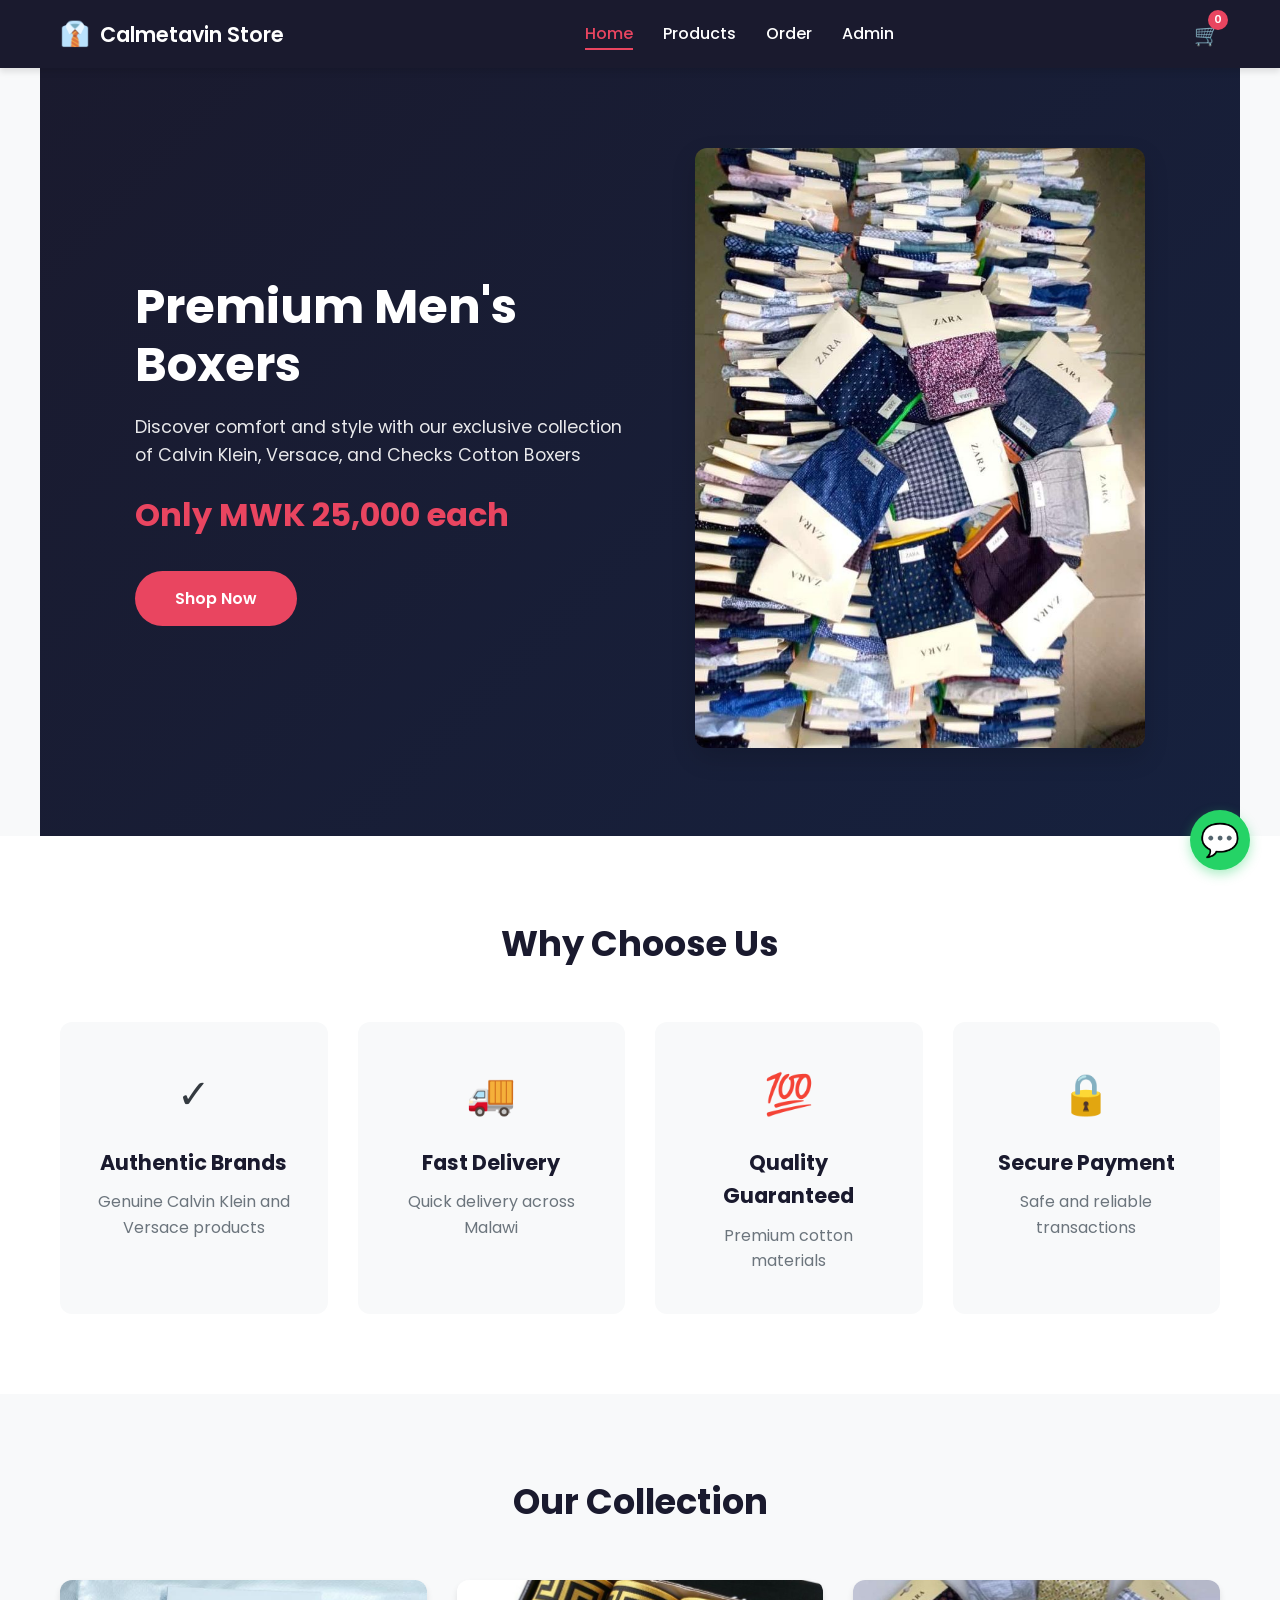
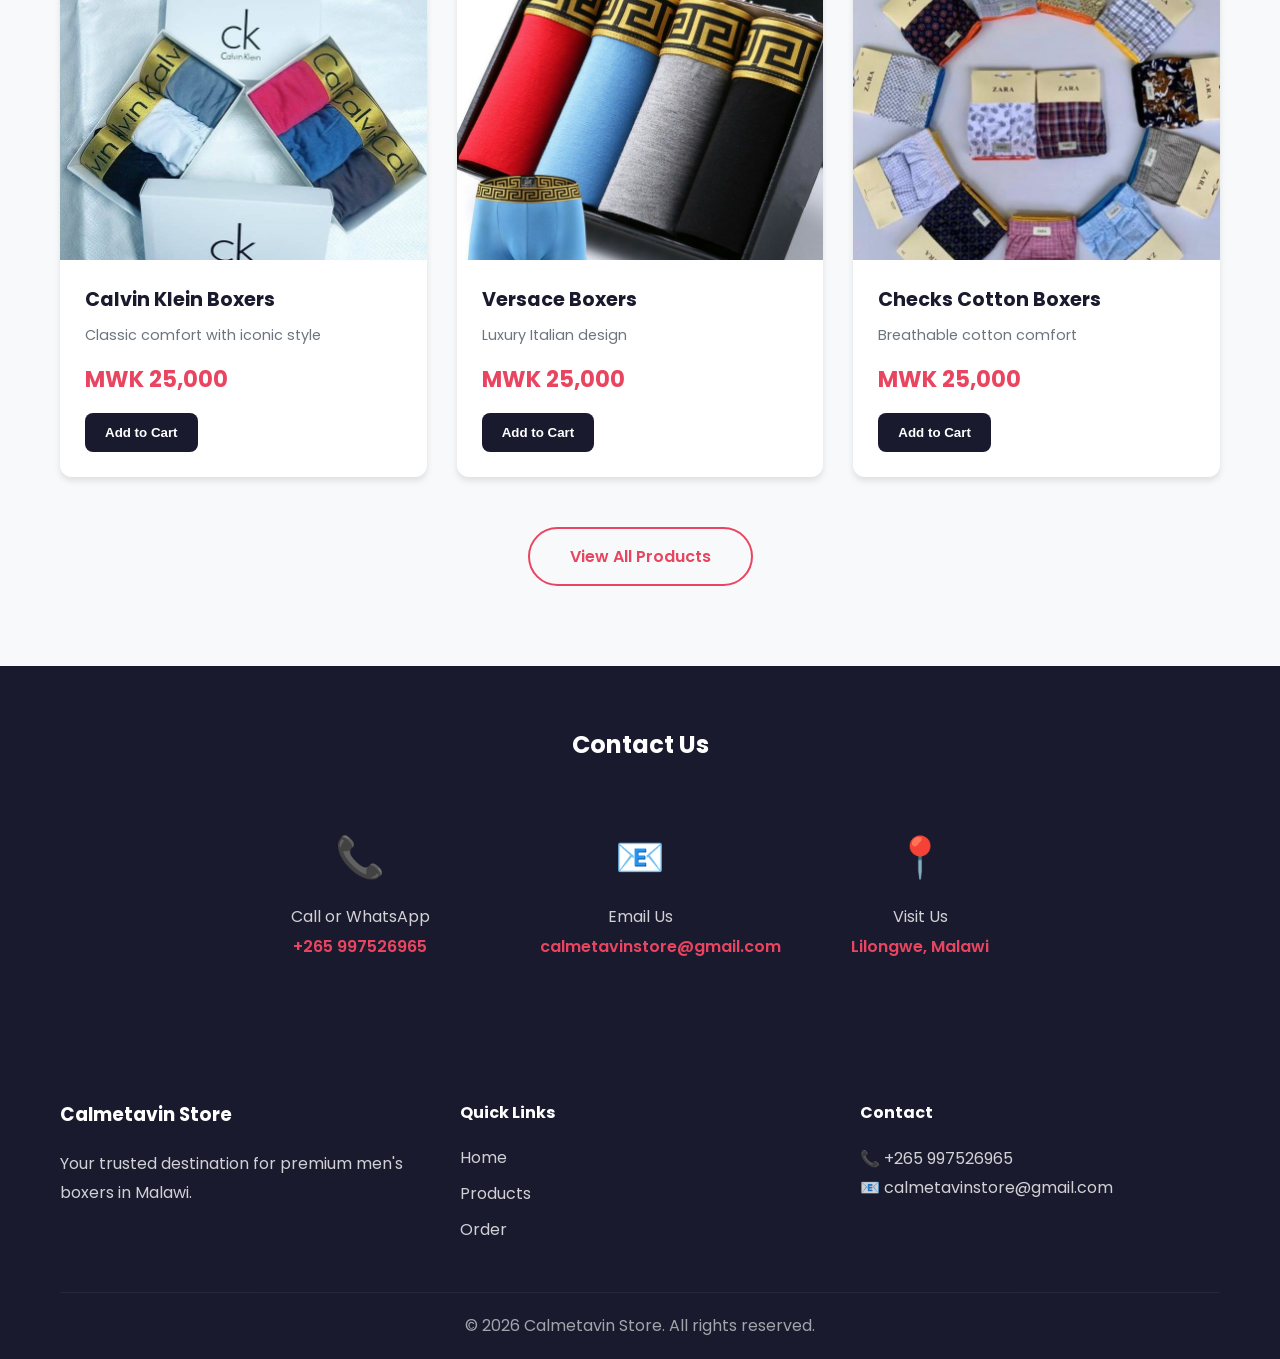
==== commit e08f6c1e: "Add files via upload" ====
--- a/index.html
+++ b/index.html
@@ -22,8 +22,8 @@
                 <li><a href="index.html" class="active">Home</a></li>
                 <li><a href="products.html">Products</a></li>
                 <li><a href="order.html">Order</a></li>
+                <li><a href="admin.html">Admin</a></li>
             </ul>
-            <!-- Admin: Access via admin.html directly -->
             <div class="cart-icon" onclick="window.location.href='order.html'">
                 <span>🛒</span>
                 <span class="cart-count" id="cartCount">0</span>
